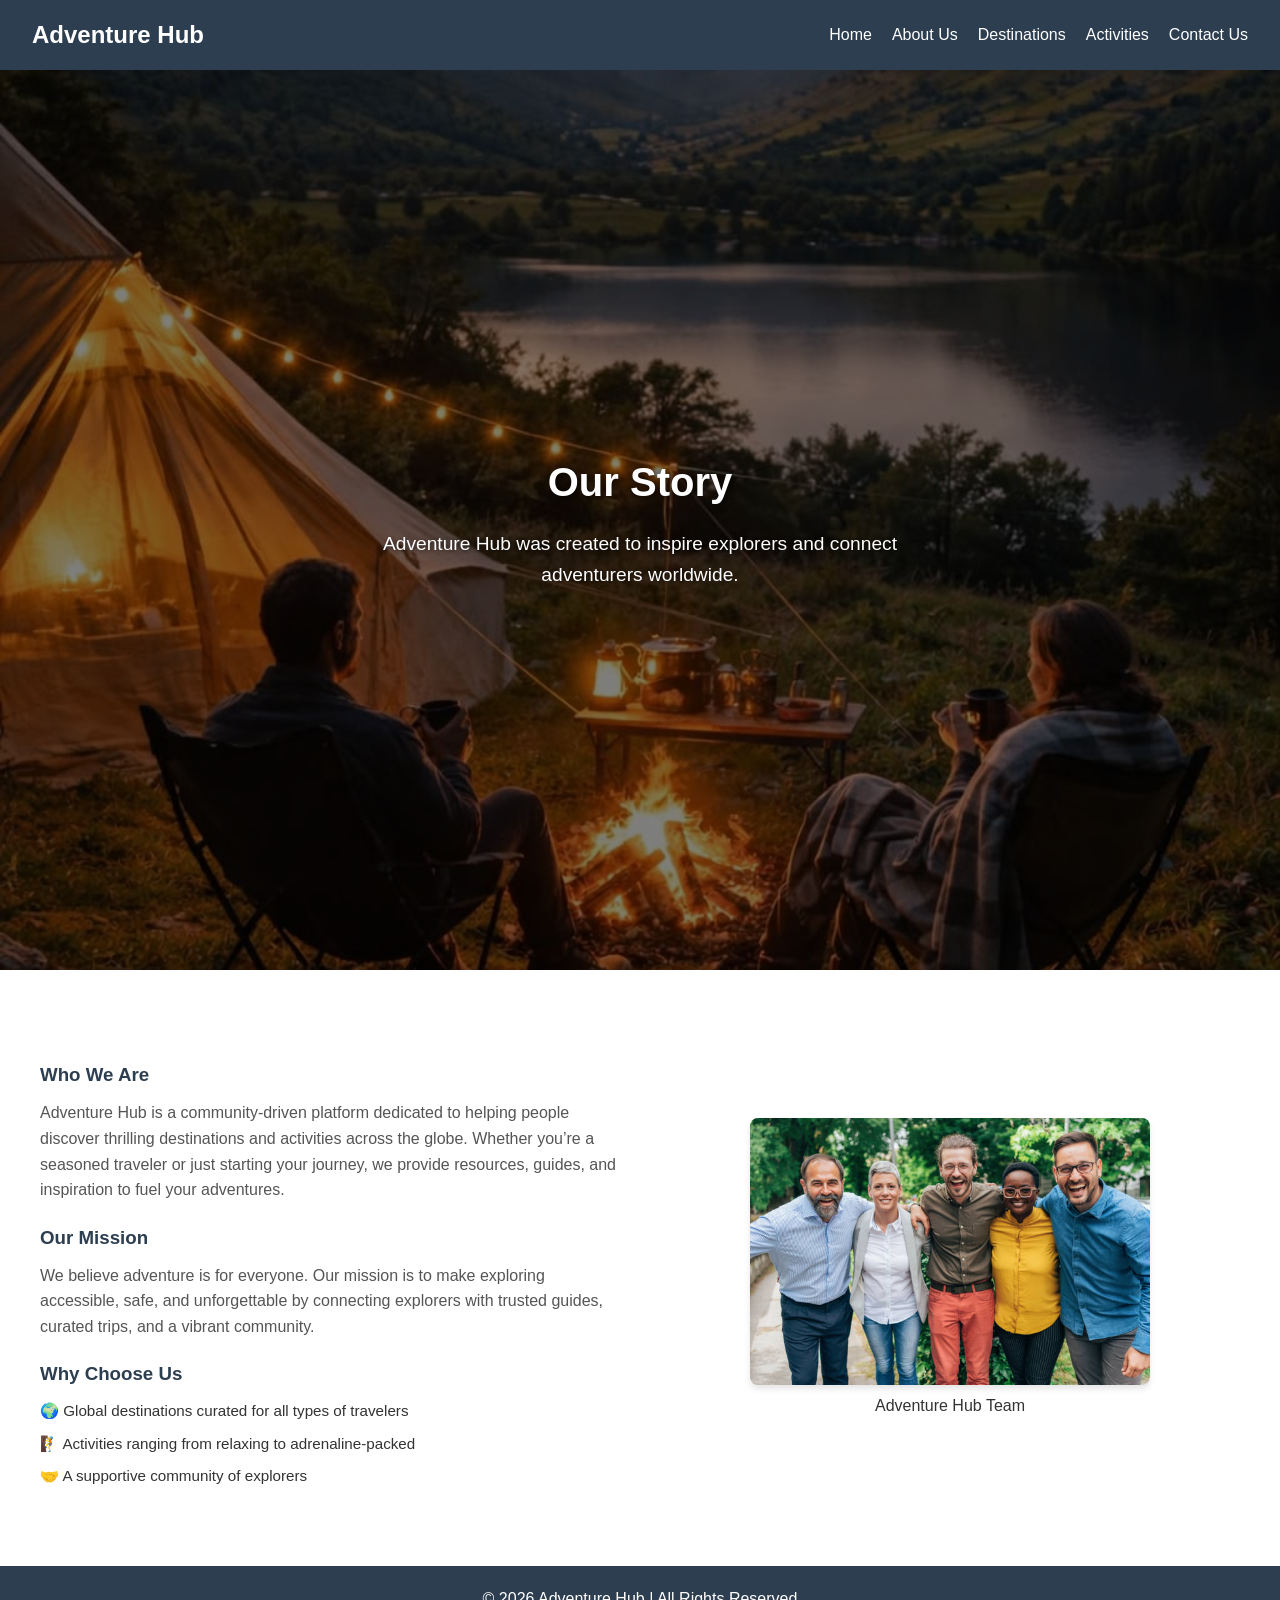
==== pages/about.html @ e2a882f2 "updated my about page" ====
<!DOCTYPE html>
<html lang="en">
<head>
  <meta charset="UTF-8">
  <meta name="viewport" content="width=device-width, initial-scale=1.0">
  <title>Adventure Hub - About Us</title>
  <link rel="stylesheet" href="../src/style.css">
</head>
<body>
  <!-- Navigation Bar -->
  <nav class="navbar">
    <h1 class="logo">Adventure Hub</h1>
    <ul class="nav-links">
      <li><a href="../index.html">Home</a></li>
      <li><a href="about.html" class="active">About Us</a></li>
      <li><a href="destinations.html">Destinations</a></li>
      <li><a href="activities.html">Activities</a></li>
       <li><a href="contact.html">Contact Us</a></li>
      
    </ul>
  </nav>

  <header class="hero1">
  <div class="hero1-content">
    <h2>Our Story</h2>
    <p>Adventure Hub was created to inspire explorers and connect adventurers worldwide.</p>
  </div>
</header>


  <!-- About Content -->
  <section class="about">
    <div class="about-text">
      <h3>Who We Are</h3>
      <p>
        Adventure Hub is a community-driven platform dedicated to helping people discover
        thrilling destinations and activities across the globe. Whether you’re a seasoned
        traveler or just starting your journey, we provide resources, guides, and inspiration
        to fuel your adventures.
      </p>
      <h3>Our Mission</h3>
      <p>
        We believe adventure is for everyone. Our mission is to make exploring accessible,
        safe, and unforgettable by connecting explorers with trusted guides, curated trips,
        and a vibrant community.
      </p>
      <h3>Why Choose Us</h3>
      <ul>
        <li>🌍 Global destinations curated for all types of travelers</li>
        <li>🧗 Activities ranging from relaxing to adrenaline-packed</li>
        <li>🤝 A supportive community of explorers</li>
      </ul>
    </div>

    <div class="about-image">
      <img src="../images/istockphoto-1411115192-612x612.jpg" alt="Adventure Hub Team">
      <p>Adventure Hub Team</p>
    </div>
  </section>

  <!-- Footer -->
  <footer class="footer">
    <p>&copy; 2026 Adventure Hub | All Rights Reserved</p>
  </footer>
</body>
</html>
---- src/style.css ----
/* Reset */
* {
  margin: 0;
  padding: 0;
  box-sizing: border-box;
}

/* Body */
body {
  font-family: Arial, sans-serif;
  line-height: 1.6;
  background-color: #f4f4f4;
  color: #333;
}

/* Navbar */
.navbar {
  display: flex;
  justify-content: space-between;
  align-items: center;
  background: #2c3e50;
  padding: 1rem 2rem;
}

.logo {
  color: #fff;
  font-size: 1.5rem;
}

.nav-links {
  list-style: none;
  display: flex;
}

.nav-links li {
  margin-left: 20px;
}

.nav-links a {
  color: #fff;
  text-decoration: none;
  transition: color 0.3s ease;
}

.nav-links a:hover {
  color: #1abc9c;
}

/* Hero Section */
.hero {
  background: url('adventure-banner.jpg') no-repeat center center/cover;
  color: #fff;
  text-align: center;
  padding: 100px 20px;
}

.hero h2 {
  font-size: 2.5rem;
  margin-bottom: 20px;
}

.hero p {
  font-size: 1.2rem;
  margin-bottom: 30px;
}

.btn {
  background: #1abc9c;
  color: #fff;
  padding: 10px 20px;
  text-decoration: none;
  border-radius: 5px;
}

.btn:hover {
  background: #16a085;
}

/* Features Section */
.features {
  display: flex;
  justify-content: space-around;
  padding: 50px 20px;
  background: #fff;
}

.feature {
  flex: 1;
  margin: 0 20px;
  text-align: center;
}

.feature h3 {
  margin-bottom: 15px;
  color: #2c3e50;
}

/* Footer */
.footer {
  background: #2c3e50;
  color: #fff;
  text-align: center;
  padding: 20px;
}

/* Hero Section for Destinations */
.destinations-hero {
  background: url('destinations-banner.jpg') no-repeat center center/cover;
  color: #fff;
  text-align: center;
  padding: 80px 20px;
}

/* Destination Grid */
.destinations {
  display: grid;
  grid-template-columns: repeat(auto-fit, minmax(280px, 1fr));
  gap: 30px;
  padding: 50px 20px;
  background: #fff;
}

.destination-card {
  background: #f9f9f9;
  border-radius: 8px;
  overflow: hidden;
  box-shadow: 0 4px 6px rgba(0,0,0,0.1);
  text-align: center;
  transition: transform 0.3s ease;
}

.destination-card:hover {
  transform: translateY(-5px);
}

.destination-card img {
  width: 100%;
  height: 180px;
  object-fit: cover;
}

.destination-card h3 {
  margin: 15px 0;
  color: #2c3e50;
}

.destination-card p {
  padding: 0 15px 15px;
  font-size: 0.95rem;
  color: #555;
}

.destination-card .btn {
  display: inline-block;
  margin-bottom: 15px;
  background: #1abc9c;
  color: #fff;
  padding: 8px 16px;
  text-decoration: none;
  border-radius: 5px;
}

.destination-card .btn:hover {
  background: #16a085;
}

/* Hero Section for Activities */
.activities-hero {
  background: url('activities-banner.jpg') no-repeat center center/cover;
  color: #fff;
  text-align: center;
  padding: 80px 20px;
}

/* Activities Grid */
.activities {
  display: grid;
  grid-template-columns: repeat(auto-fit, minmax(280px, 1fr));
  gap: 30px;
  padding: 50px 20px;
  background: #fff;
}

.activity-card {
  background: #f9f9f9;
  border-radius: 8px;
  overflow: hidden;
  box-shadow: 0 4px 6px rgba(0,0,0,0.1);
  text-align: center;
  transition: transform 0.3s ease;
}

.activity-card:hover {
  transform: translateY(-5px);
}

.activity-card img {
  width: 100%;
  height: 180px;
  object-fit: cover;
}

.activity-card h3 {
  margin: 15px 0;
  color: #2c3e50;
}

.activity-card p {
  padding: 0 15px 15px;
  font-size: 0.95rem;
  color: #555;
}

.activity-card .btn {
  display: inline-block;
  margin-bottom: 15px;
  background: #1abc9c;
  color: #fff;
  padding: 8px 16px;
  text-decoration: none;
  border-radius: 5px;
}

.activity-card .btn:hover {
  background: #16a085;
}

/* Hero Section for Contact */
.contact-hero {
  background: url('contact-banner.jpg') no-repeat center center/cover;
  color: #fff;
  text-align: center;
  padding: 80px 20px;
}

/* Contact Section */
.contact {
  display: flex;
  flex-wrap: wrap;
  justify-content: space-around;
  padding: 50px 20px;
  background: #fff;
}

.contact-info, .contact-form {
  flex: 1;
  min-width: 300px;
  margin: 20px;
}

.contact-info h3, .contact-form h3 {
  margin-bottom: 15px;
  color: #2c3e50;
}

.contact-info p {
  margin-bottom: 10px;
  font-size: 1rem;
  color: #555;
}

.contact-form label {
  display: block;
  margin: 10px 0 5px;
  font-weight: bold;
}

.contact-form input, 
.contact-form textarea {
  width: 100%;
  padding: 10px;
  border: 1px solid #ddd;
  border-radius: 5px;
}

.contact-form button {
  margin-top: 15px;
  background: #1abc9c;
  color: #fff;
  padding: 10px 20px;
  border: none;
  border-radius: 5px;
  cursor: pointer;
}

.contact-form button:hover {
  background: #16a085;
}
/* Hero Section for About Us */
.about-hero {
  background: url('about-banner.jpg') no-repeat center center/cover;
  color: #fff;
  text-align: center;
  padding: 80px 20px;
}

/* About Section */
.about {
  display: flex;
  flex-wrap: wrap;
  justify-content: space-around;
  align-items: center;
  padding: 50px 20px;
  background: #fff;
}

.about-text {
  flex: 1;
  min-width: 300px;
  margin: 20px;
}

.about-text h3 {
  margin-top: 20px;
  color: #2c3e50;
}

.about-text p {
  margin: 10px 0;
  font-size: 1rem;
  color: #555;
}

.about-text ul {
  margin-top: 10px;
  list-style: none;
  padding: 0;
}

.about-text ul li {
  margin-bottom: 8px;
  font-size: 0.95rem;
  color: #333;
}

.about-image {
  flex: 1;
  min-width: 300px;
  margin: 20px;
  text-align: center;
}

.about-image img {
  width: 100%;
  max-width: 400px;
  border-radius: 8px;
  box-shadow: 0 4px 6px rgba(0,0,0,0.1);
}

/* Hero Section for About Us */
.about-hero {
  background: url('about-banner.jpg') no-repeat center center/cover;
  color: #fff;
  text-align: center;
  padding: 80px 20px;
}

/* About Section */
.about {
  display: flex;
  flex-wrap: wrap;
  justify-content: space-around;
  align-items: center;
  padding: 50px 20px;
  background: #fff;
}

.about-text {
  flex: 1;
  min-width: 300px;
  margin: 20px;
}

.about-text h3 {
  margin-top: 20px;
  color: #2c3e50;
}

.about-text p {
  margin: 10px 0;
  font-size: 1rem;
  color: #555;
}

.about-text ul {
  margin-top: 10px;
  list-style: none;
  padding: 0;
}

.about-text ul li {
  margin-bottom: 8px;
  font-size: 0.95rem;
  color: #333;
}

.about-image {
  flex: 1;
  min-width: 300px;
  margin: 20px;
  text-align: center;
}

.about-image img {
  width: 100%;
  max-width: 400px;
  border-radius: 8px;
  box-shadow: 0 4px 6px rgba(0,0,0,0.1);
}

/* Hero Section for Contact */
.contact-hero {
  background: url('contact-banner.jpg') no-repeat center center/cover;
  color: #fff;
  text-align: center;
  padding: 80px 20px;
}

/* Contact Section */
.contact {
  display: flex;
  flex-wrap: wrap;
  justify-content: space-around;
  padding: 50px 20px;
  background: #fff;
}

.contact-info, .contact-form {
  flex: 1;
  min-width: 300px;
  margin: 20px;
}

.contact-info h3, .contact-form h3 {
  margin-bottom: 15px;
  color: #2c3e50;
}

.contact-info p {
  margin-bottom: 10px;
  font-size: 1rem;
  color: #555;
}

.contact-form label {
  display: block;
  margin: 10px 0 5px;
  font-weight: bold;
}

.contact-form input, 
.contact-form textarea {
  width: 100%;
  padding: 10px;
  border: 1px solid #ddd;
  border-radius: 5px;
}

.contact-form button {
  margin-top: 15px;
  background: #1abc9c;
  color: #fff;
  padding: 10px 20px;
  border: none;
  border-radius: 5px;
  cursor: pointer;
}

.contact-form button:hover {
  background: #16a085;
}

/* Hero Section for Activities */
.activities-hero {
  background: url('activities-banner.jpg') no-repeat center center/cover;
  color: #fff;
  text-align: center;
  padding: 80px 20px;
}

/* Activities Grid */
.activities {
  display: grid;
  grid-template-columns: repeat(auto-fit, minmax(280px, 1fr));
  gap: 30px;
  padding: 50px 20px;
  background: #fff;
}

.activity-card {
  background: #f9f9f9;
  border-radius: 8px;
  overflow: hidden;
  box-shadow: 0 4px 6px rgba(0,0,0,0.1);
  text-align: center;
  transition: transform 0.3s ease;
}

.activity-card:hover {
  transform: translateY(-5px);
}

.activity-card img {
  width: 100%;
  height: 180px;
  object-fit: cover;
}

.activity-card h3 {
  margin: 15px 0;
  color: #2c3e50;
}

.activity-card p {
  padding: 0 15px 15px;
  font-size: 0.95rem;
  color: #555;
}

.activity-card .btn {
  display: inline-block;
  margin-bottom: 15px;
  background: #1abc9c;
  color: #fff;
  padding: 8px 16px;
  text-decoration: none;
  border-radius: 5px;
}

.activity-card .btn:hover {
  background: #16a085;
}

/* Hero Section for Activities */
.activities-hero {
  background: url('activities-banner.jpg') no-repeat center center/cover;
  color: #fff;
  text-align: center;
  padding: 80px 20px;
}

/* Activities Grid */
.activities {
  display: grid;
  grid-template-columns: repeat(auto-fit, minmax(280px, 1fr));
  gap: 30px;
  padding: 50px 20px;
  background: #fff;
}

.activity-card {
  background: #f9f9f9;
  border-radius: 8px;
  overflow: hidden;
  box-shadow: 0 4px 6px rgba(0,0,0,0.1);
  text-align: center;
  transition: transform 0.3s ease;
}

.activity-card:hover {
  transform: translateY(-5px);
}

.activity-card img {
  width: 100%;
  height: 180px;
  object-fit: cover;
}

.activity-card h3 {
  margin: 15px 0;
  color: #2c3e50;
}

.activity-card p {
  padding: 0 15px 15px;
  font-size: 0.95rem;
  color: #555;
}

.activity-card .btn {
  display: inline-block;
  margin-bottom: 15px;
  background: #1abc9c;
  color: #fff;
  padding: 8px 16px;
  text-decoration: none;
  border-radius: 5px;
}

.activity-card .btn:hover {
  background: #16a085;
}

/* Hero Section for Activities */
.activities-hero {
  background: url('activities-banner.jpg') no-repeat center center/cover;
  color: #fff;
  text-align: center;
  padding: 80px 20px;
}

/* Activities Grid */
.activities {
  display: grid;
  grid-template-columns: repeat(auto-fit, minmax(280px, 1fr));
  gap: 30px;
  padding: 50px 20px;
  background: #fff;
}

.activity-card {
  background: #f9f9f9;
  border-radius: 8px;
  overflow: hidden;
  box-shadow: 0 4px 6px rgba(0,0,0,0.1);
  text-align: center;
  transition: transform 0.3s ease;
}

.activity-card:hover {
  transform: translateY(-5px);
}

.activity-card img {
  width: 100%;
  height: 180px;
  object-fit: cover;
}

.activity-card h3 {
  margin: 15px 0;
  color: #2c3e50;
}

.activity-card p {
  padding: 0 15px 15px;
  font-size: 0.95rem;
  color: #555;
}

.activity-card .btn {
  display: inline-block;
  margin-bottom: 15px;
  background: #1abc9c;
  color: #fff;
  padding: 8px 16px;
  text-decoration: none;
  border-radius: 5px;
}

.activity-card .btn:hover {
  background: #16a085;
}

/* Hero Section for Destinations */
.destinations-hero {
  background: url('destinations-banner.jpg') no-repeat center center/cover;
  color: #fff;
  text-align: center;
  padding: 80px 20px;
}

/* Destination Grid */
.destinations {
  display: grid;
  grid-template-columns: repeat(auto-fit, minmax(280px, 1fr));
  gap: 30px;
  padding: 50px 20px;
  background: #fff;
}

.destination-card {
  background: #f9f9f9;
  border-radius: 8px;
  overflow: hidden;
  box-shadow: 0 4px 6px rgba(0,0,0,0.1);
  text-align: center;
  transition: transform 0.3s ease;
}

.destination-card:hover {
  transform: translateY(-5px);
}

.destination-card img {
  width: 100%;
  height: 180px;
  object-fit: cover;
}

.destination-card h3 {
  margin: 15px 0;
  color: #2c3e50;
}

.destination-card p {
  padding: 0 15px 15px;
  font-size: 0.95rem;
  color: #555;
}

.destination-card .btn {
  display: inline-block;
  margin-bottom: 15px;
  background: #1abc9c;
  color: #fff;
  padding: 8px 16px;
  text-decoration: none;
  border-radius: 5px;
}

.destination-card .btn:hover {
  background: #16a085;
}

.hero {
  position: relative;
  background: url('../images/WhatsApp\ Image\ 2026-07-11\ at\ 12.36.44\ AM\ \(1\).jpeg') no-repeat center center/cover;
  height: 100vh; /* full screen height */
  display: flex;
  align-items: center;
  justify-content: center;
  text-align: center;
  color: #fff;
}

/* Overlay for readability */
.hero::before {
  content: "";
  position: absolute;
  top: 0; left: 0;
  width: 100%; height: 100%;
  background: rgba(0,0,0,0.5); /* dark transparent layer */
  z-index: 1;
}

.hero-content {
  position: relative;
  z-index: 2; /* ensures text is above overlay */
}

.hero1 {
  position: relative;
  background: url('../images/WhatsApp\ Image\ 2026-07-11\ at\ 12.36.47\ AM.jpeg') no-repeat center center/cover;
  height: 100vh; /* full screen height */
  display: flex;
  align-items: center;
  justify-content: center;
  text-align: center;
  color: #fff;
}

/* Overlay for readability */
.hero1::before {
  content: "";
  position: absolute;
  top: 0; left: 0;
  width: 100%; height: 100%;
  background: rgba(0,0,0,0.5); /* dark transparent layer */
  z-index: 1;
}

.hero1-content {
  position: relative;
  z-index: 2; /* ensures text is above overlay */
  max-width: 600px;
}

.hero1-content h2 {
  font-size: 2.5rem;
  margin-bottom: 15px; /* space between heading and paragraph */
  text-shadow: 2px 2px 6px rgba(0,0,0,0.7);
}

.hero1-content p {
  font-size: 1.2rem;
  line-height: 1.6;
  text-shadow: 1px 1px 4px rgba(0,0,0,0.6);
}

/* Hero Section for Destinations */
.destinations-hero {
  background: url('../images/WhatsApp\ Image\ 2026-07-11\ at\ 12.35.17\ AM.jpeg') no-repeat center center/cover;
  color: #fff;
  text-align: center;
  padding: 80px 20px;
}

/* Destination Grid */
.destinations {
  display: grid;
  grid-template-columns: repeat(auto-fit, minmax(280px, 1fr));
  gap: 30px;
  padding: 50px 20px;
  background: #fff;
}

.destination-card {
  background: #f9f9f9;
  border-radius: 8px;
  overflow: hidden;
  box-shadow: 0 4px 6px rgba(0,0,0,0.1);
  text-align: center;
  transition: transform 0.3s ease;
}

.destination-card:hover {
  transform: translateY(-5px);
}

.destination-card img {
  width: 100%;
  height: 180px;
  object-fit: cover;
}

.destination-card h3 {
  margin: 15px 0;
  color: #2c3e50;
}

.destination-card p {
  padding: 0 15px 15px;
  font-size: 0.95rem;
  color: #555;
}

.destination-card .btn {
  display: inline-block;
  margin-bottom: 15px;
  background: #1abc9c;
  color: #fff;
  padding: 8px 16px;
  text-decoration: none;
  border-radius: 5px;
}

.destination-card .btn:hover {
  background: #16a085;
}

/* Hero Section for Activities */
.activities-hero {
  background: url('../images/WhatsApp\ Image\ 2026-07-11\ at\ 12.35.16\ AM\ \(1\).jpeg') no-repeat center center/cover;
  color: #fff;
  text-align: center;
  padding: 80px 20px;
}

/* Activities Grid */
.activities {
  display: grid;
  grid-template-columns: repeat(auto-fit, minmax(280px, 1fr));
  gap: 30px;
  padding: 50px 20px;
  background: #fff;
}

.activity-card {
  background: #f9f9f9;
  border-radius: 8px;
  overflow: hidden;
  box-shadow: 0 4px 6px rgba(0,0,0,0.1);
  text-align: center;
  transition: transform 0.3s ease;
}

.activity-card:hover {
  transform: translateY(-5px);
}

.activity-card img {
  width: 100%;
  height: 180px;
  object-fit: cover;
}

.activity-card h3 {
  margin: 15px 0;
  color: #2c3e50;
}

.activity-card p {
  padding: 0 15px 15px;
  font-size: 0.95rem;
  color: #555;
}

.activity-card .btn {
  display: inline-block;
  margin-bottom: 15px;
  background: #1abc9c;
  color: #fff;
  padding: 8px 16px;
  text-decoration: none;
  border-radius: 5px;
}

.activity-card .btn:hover {
  background: #16a085;
}

/* Hero Section for Contact */
.contact-hero {
  background: url('../images/woman-s-hand-touching-cosmos-flowers-in-a-field-free-photo.jpg') no-repeat center center/cover;
  color: #fff;
  text-align: center;
  padding: 80px 20px;
}

/* Contact Section */
.contact {
  display: flex;
  flex-wrap: wrap;
  justify-content: space-around;
  padding: 50px 20px;
  background: #fff;
}

.contact-info, .contact-form {
  flex: 1;
  min-width: 300px;
  margin: 20px;
}

.contact-info h3, .contact-form h3 {
  margin-bottom: 15px;
  color: #2c3e50;
}

.contact-info p {
  margin-bottom: 10px;
  font-size: 1rem;
  color: #555;
}

.contact-form label {
  display: block;
  margin: 10px 0 5px;
  font-weight: bold;
}

.contact-form input, 
.contact-form textarea {
  width: 100%;
  padding: 10px;
  border: 1px solid #ddd;
  border-radius: 5px;
}

.contact-form button {
  margin-top: 15px;
  background: #1abc9c;
  color: #fff;
  padding: 10px 20px;
  border: none;
  border-radius: 5px;
  cursor: pointer;
}

.contact-form button:hover {
  background: #16a085;
}
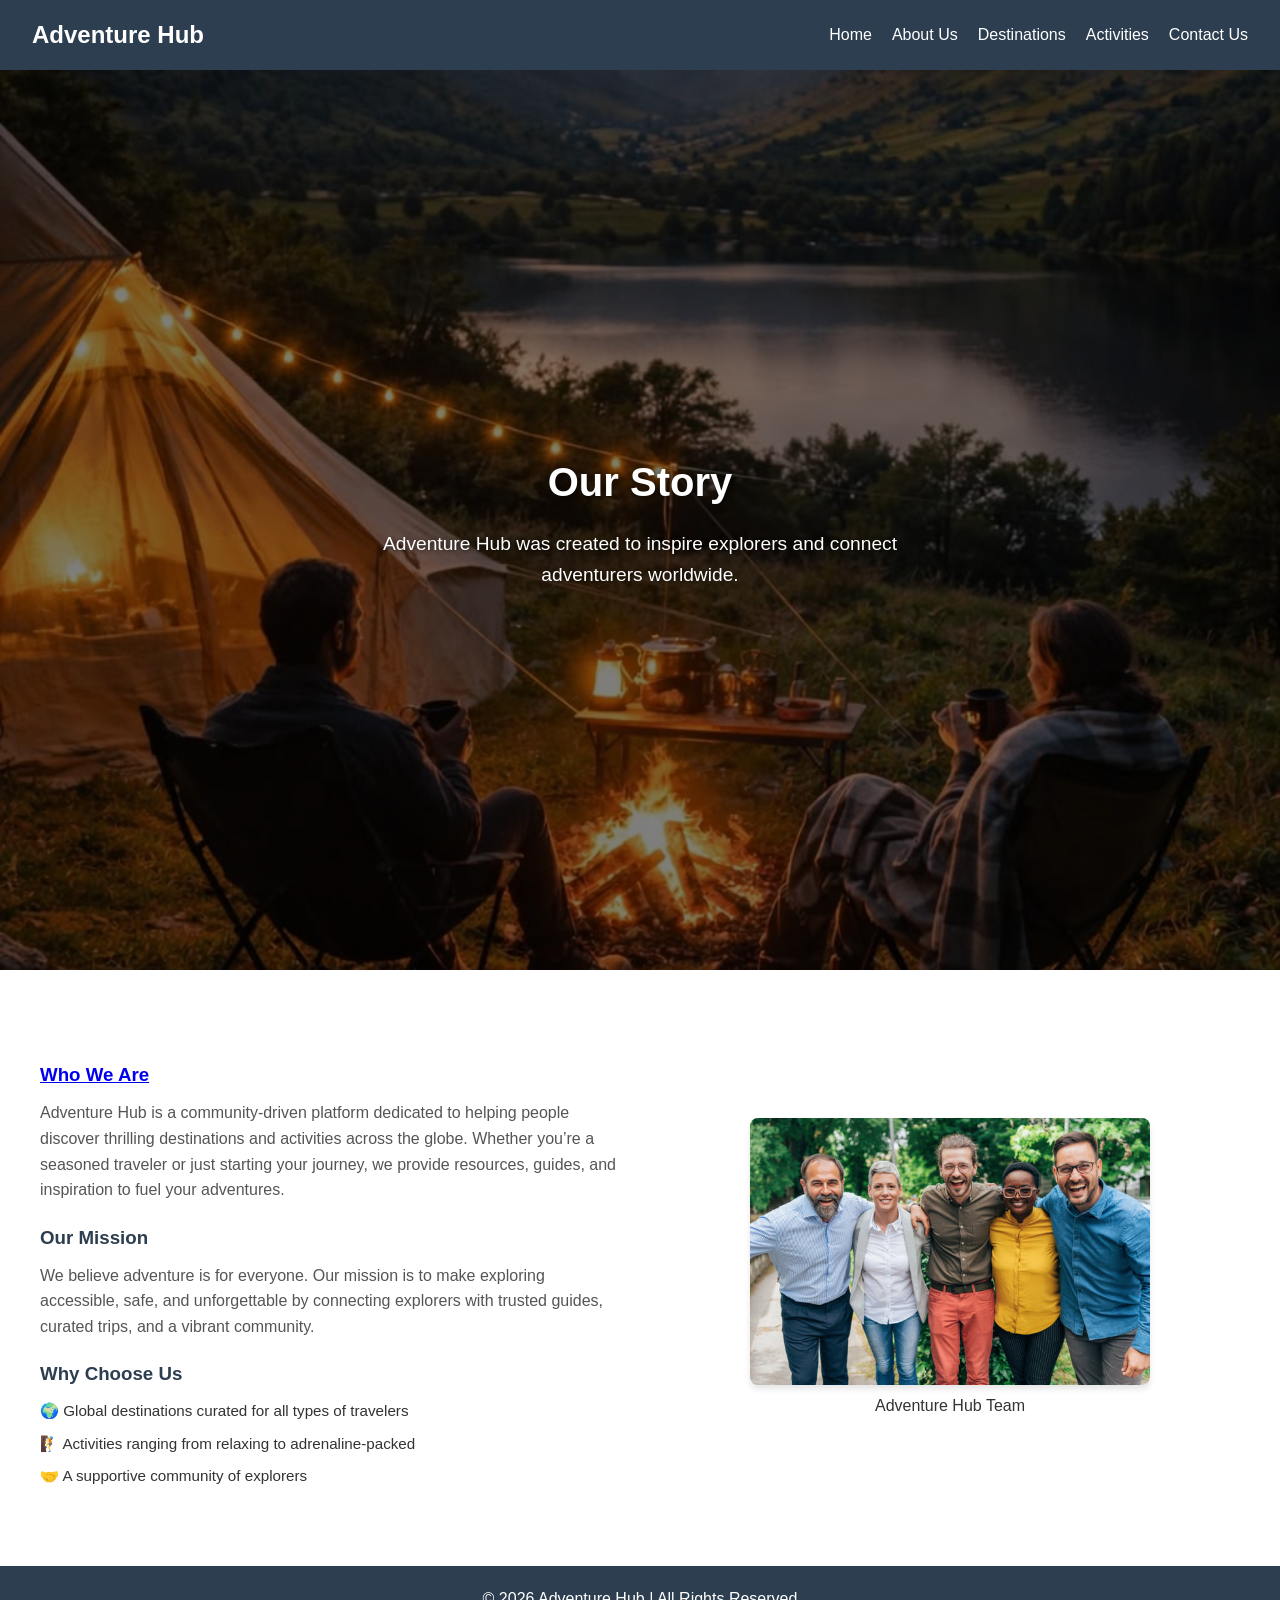
==== commit 3fca4a56: "Update" ====
--- a/pages/about.html
+++ b/pages/about.html
@@ -31,7 +31,7 @@
   <!-- About Content -->
   <section class="about">
     <div class="about-text">
-      <h3>Who We Are</h3>
+      <h3><a href="../index.html">Who We Are</a></h3>
       <p>
         Adventure Hub is a community-driven platform dedicated to helping people discover
         thrilling destinations and activities across the globe. Whether you’re a seasoned
--- a/src/style.css
+++ b/src/style.css
@@ -785,6 +785,7 @@
   color: #fff;
   text-align: center;
   padding: 80px 20px;
+  
 }
 
 /* Destination Grid */
@@ -840,6 +841,15 @@
   background: #16a085;
 }
 
+.hero a {
+  color: #fff;
+  text-decoration: underline;
+  cursor: pointer;
+  position: relative;
+  z-index: 10;
+}
+
+
 /* Hero Section for Activities */
 .activities-hero {
   background: url('../images/WhatsApp\ Image\ 2026-07-11\ at\ 12.35.16\ AM\ \(1\).jpeg') no-repeat center center/cover;
@@ -901,6 +911,15 @@
   background: #16a085;
 }
 
+.hero a {
+  color: #fff;
+  text-decoration: underline;
+  cursor: pointer;
+  position: relative;
+  z-index: 10;
+}
+
+
 /* Hero Section for Contact */
 .contact-hero {
   background: url('../images/woman-s-hand-touching-cosmos-flowers-in-a-field-free-photo.jpg') no-repeat center center/cover;
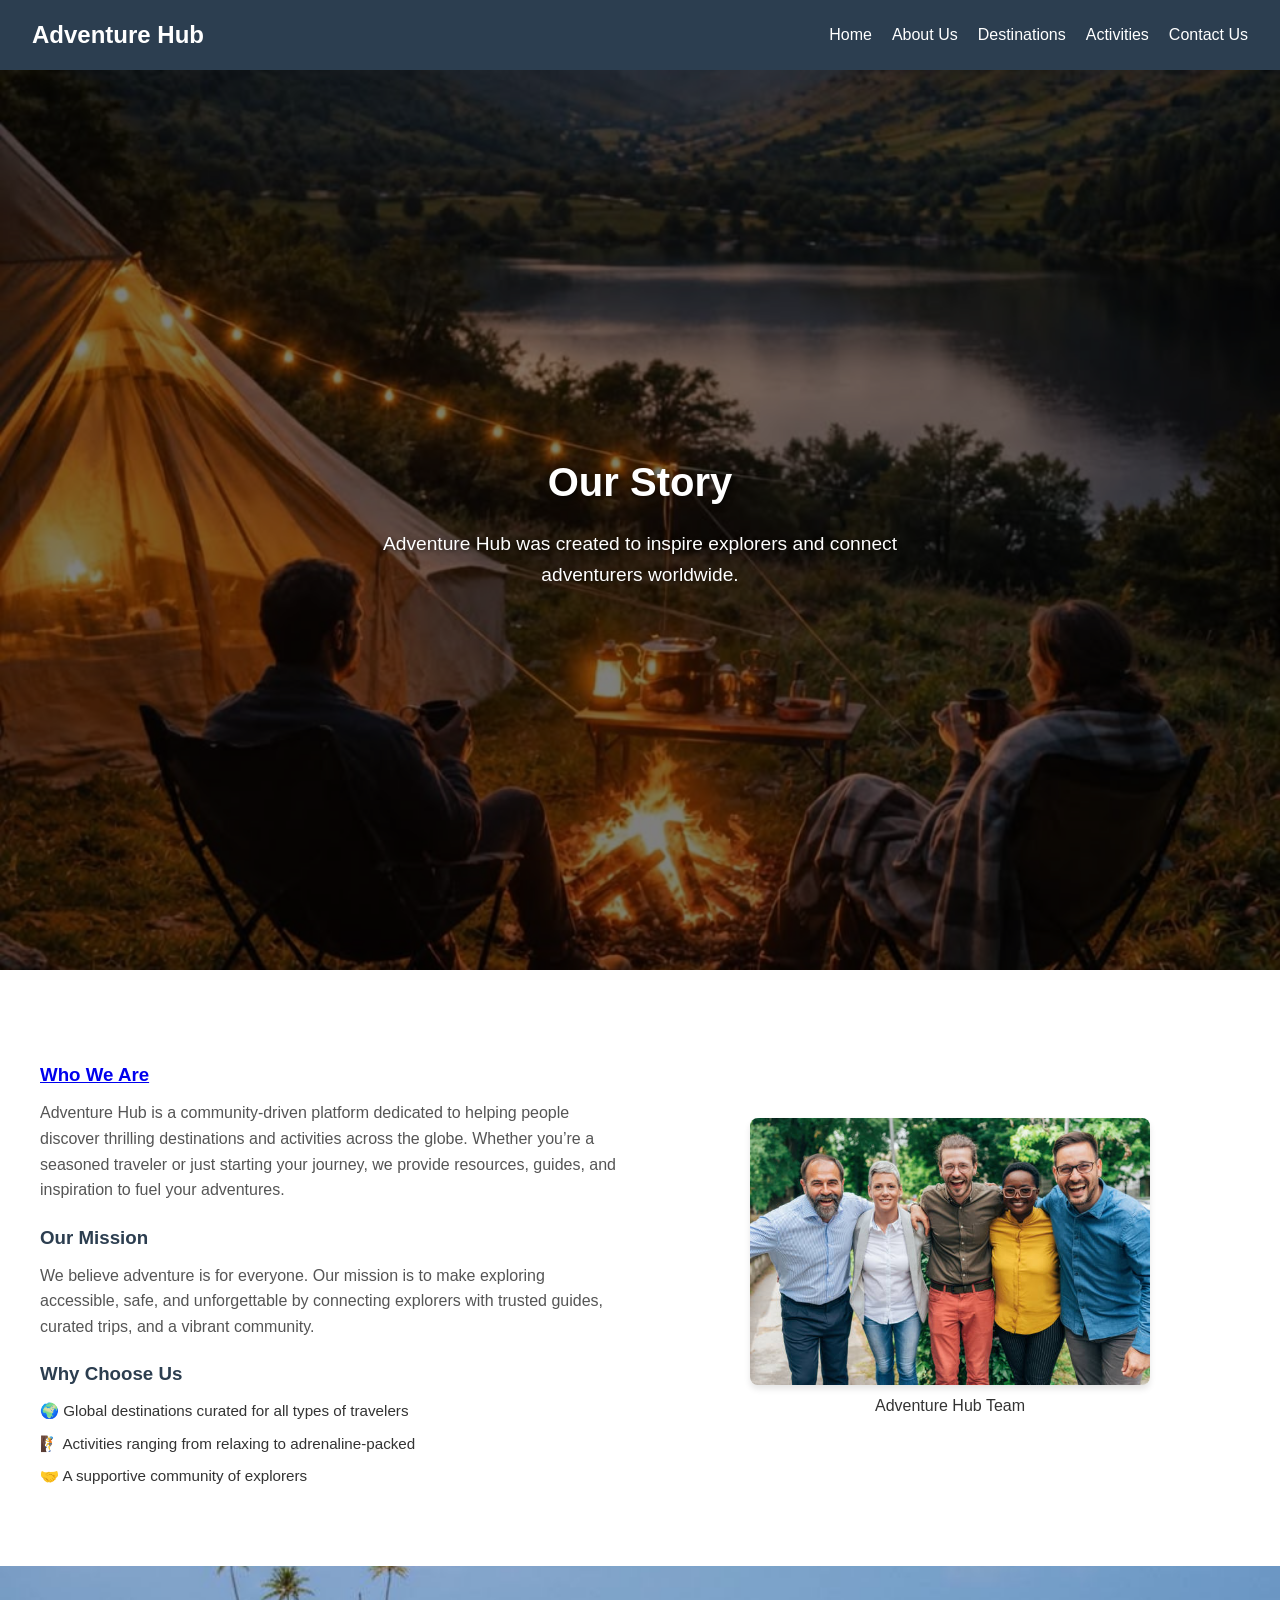
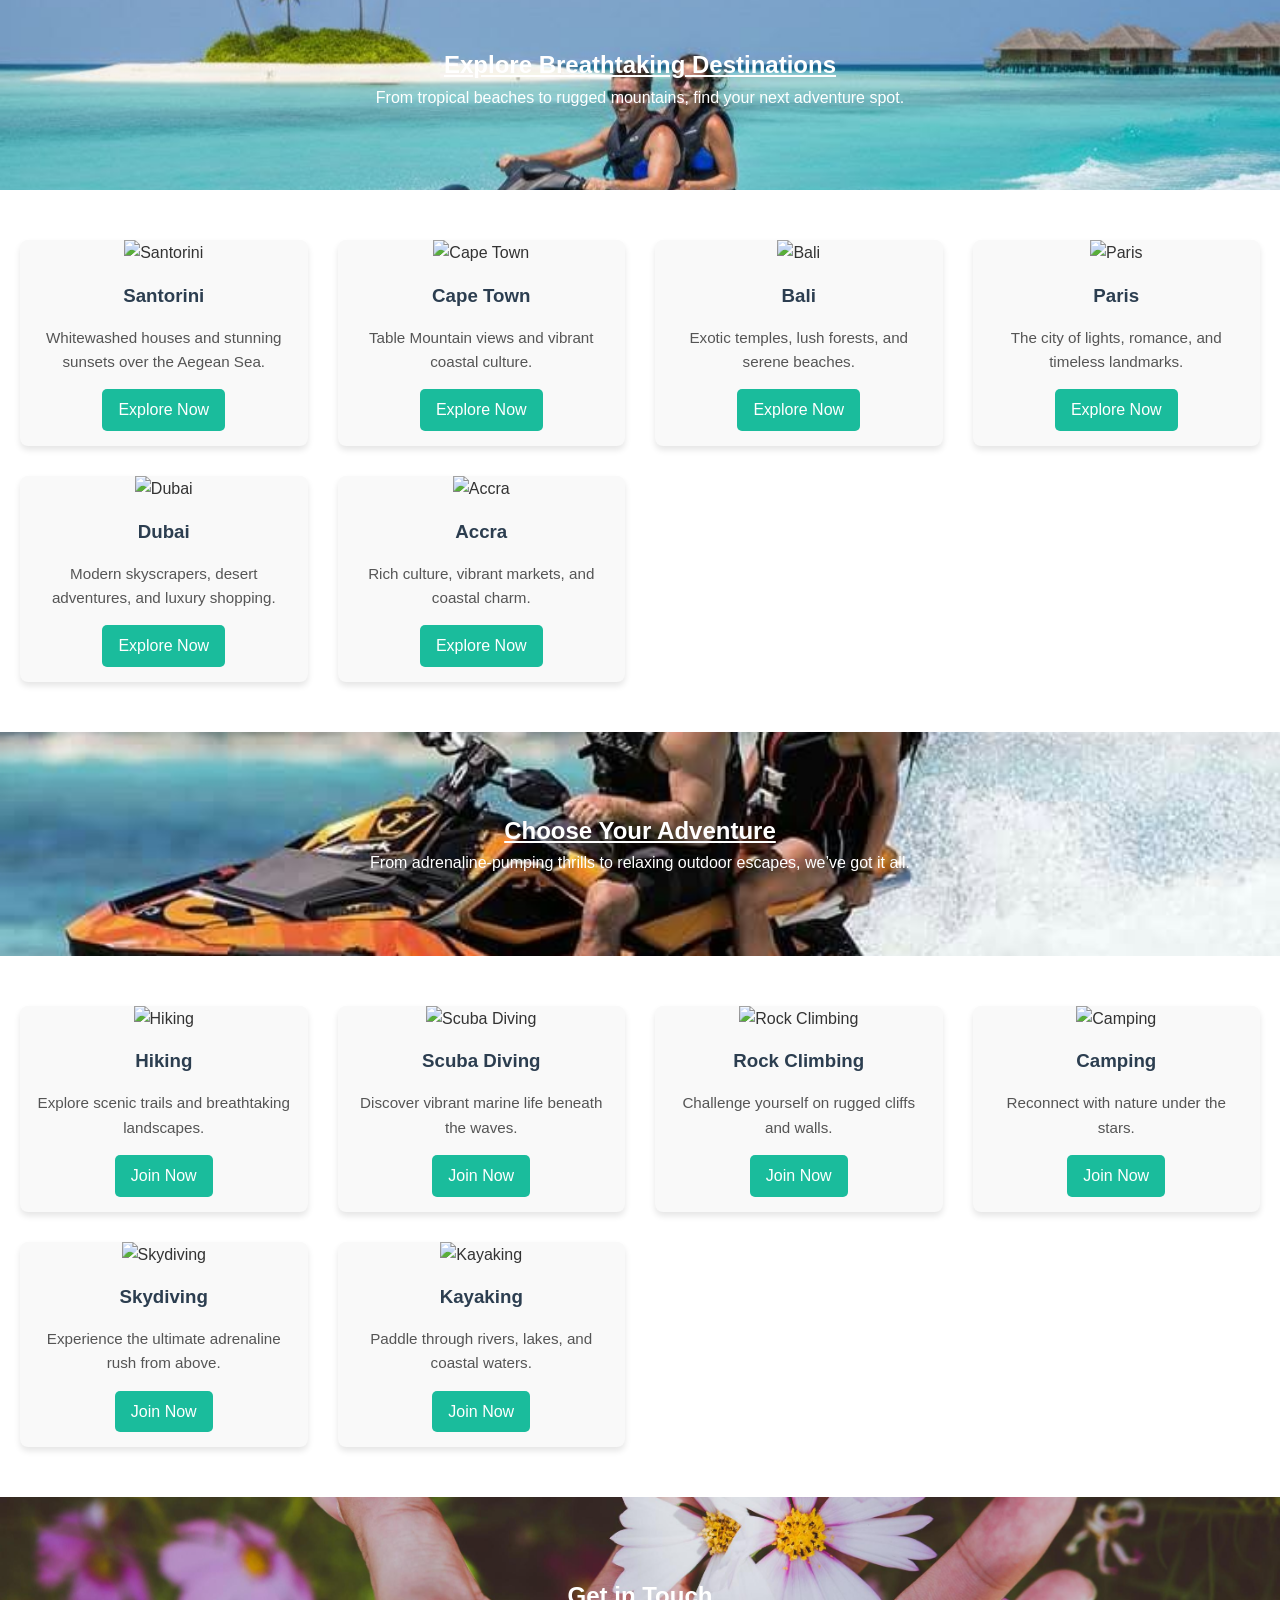
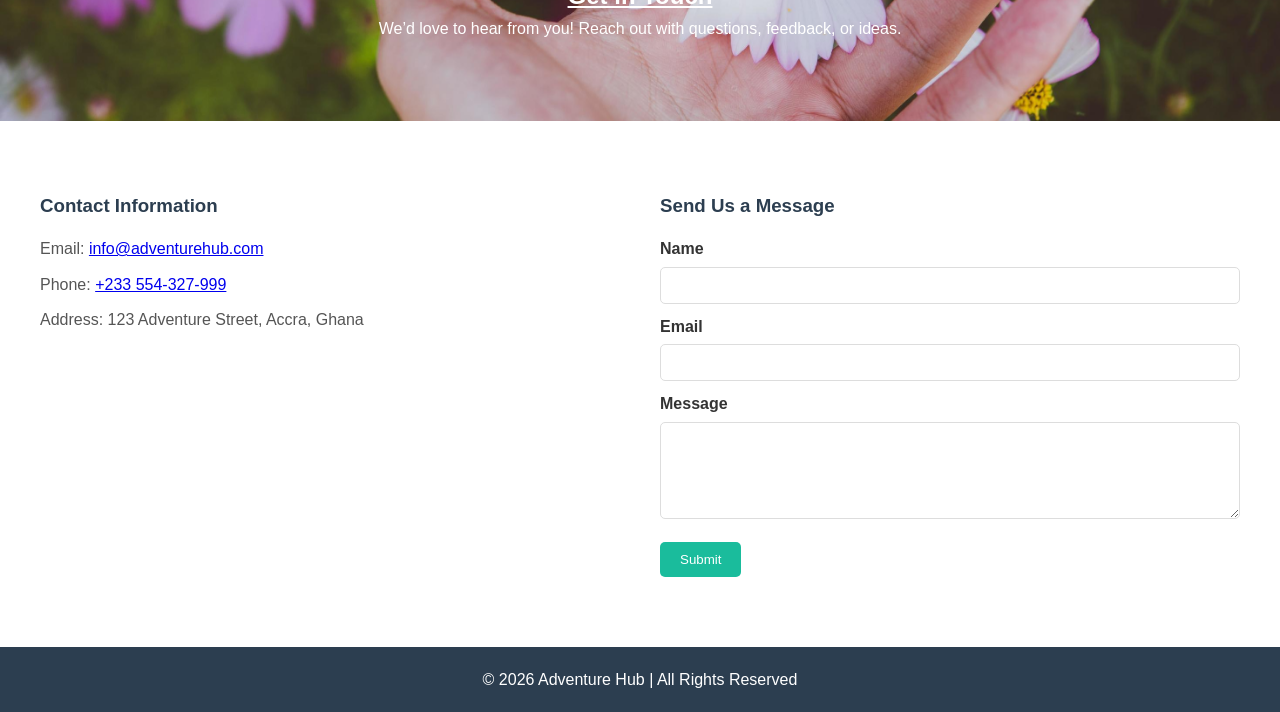
==== commit 05ad6061: "adding all files" ====
--- a/pages/about.html
+++ b/pages/about.html
@@ -58,6 +58,136 @@
     </div>
   </section>
 
+
+  <!-- Hero Section -->
+  <header class="hero2 destinations-hero">
+    <h2><a href="destinations.html">Explore Breathtaking Destinations</a></h2>
+    <p>From tropical beaches to rugged mountains, find your next adventure spot.</p>
+  </header>
+
+  <!-- Destination Grid -->
+  <section class="destinations">
+    <div class="destination-card">
+     <img src="images/WhatsApp Image 2026-07-12 at 11.25.25 PM.jpeg" alt="Santorini">
+      <h3>Santorini</h3>
+      <p>Whitewashed houses and stunning sunsets over the Aegean Sea.</p>
+      <a href="#" class="btn">Explore Now</a>
+    </div>
+    <div class="destination-card">
+     <img src="images/WhatsApp Image 2026-07-12 at 11.25.25 PM (1).jpeg" alt="Cape Town">
+      <h3>Cape Town</h3>
+      <p>Table Mountain views and vibrant coastal culture.</p>
+      <a href="#" class="btn">Explore Now</a>
+    </div>
+    <div class="destination-card">
+      <img src="images/WhatsApp Image 2026-07-12 at 11.14.30 PM.jpeg" alt="Bali">
+      <h3>Bali</h3>
+      <p>Exotic temples, lush forests, and serene beaches.</p>
+      <a href="#" class="btn">Explore Now</a>
+    </div>
+    <div class="destination-card">
+      <img src="images/WhatsApp Image 2026-07-12 at 11.14.29 PM (1).jpeg" alt="Paris">
+      <h3>Paris</h3>
+      <p>The city of lights, romance, and timeless landmarks.</p>
+      <a href="#" class="btn">Explore Now</a>
+    </div>
+    <div class="destination-card">
+      <img src="images/WhatsApp Image 2026-07-12 at 11.14.29 PM.jpeg" alt="Dubai">
+      <h3>Dubai</h3>
+      <p>Modern skyscrapers, desert adventures, and luxury shopping.</p>
+      <a href="#" class="btn">Explore Now</a>
+    </div>
+    <div class="destination-card">
+     <img src="images/WhatsApp Image 2026-07-12 at 11.14.31 PM.jpeg" alt="Accra">
+      <h3>Accra</h3>
+      <p>Rich culture, vibrant markets, and coastal charm.</p>
+      <a href="#" class="btn">Explore Now</a>
+    </div>
+  </section>
+
+  
+
+  <!-- Hero Section -->
+  <header class="hero3 activities-hero">
+    <h2><a href="activities.html">Choose Your Adventure</a></h2>
+    <p>From adrenaline-pumping thrills to relaxing outdoor escapes, we’ve got it all.</p>
+  </header>
+
+  <!-- Activities Grid -->
+  <section class="activities">
+    <div class="activity-card">
+     <img src="images/OIP.webp" alt="Hiking">
+      <h3>Hiking</h3>
+      <p>Explore scenic trails and breathtaking landscapes.</p>
+      <a href="#" class="btn">Join Now</a>
+    </div>
+    <div class="activity-card">
+      <img src="images/WhatsApp Image 2026-07-12 at 11.47.36 PM.jpeg" alt="Scuba Diving">
+      <h3>Scuba Diving</h3>
+      <p>Discover vibrant marine life beneath the waves.</p>
+      <a href="#" class="btn">Join Now</a>
+    </div>
+    <div class="activity-card">
+      <img src="images/WhatsApp Image 2026-07-12 at 11.47.36 PM (1).jpeg" alt="Rock Climbing">
+      <h3>Rock Climbing</h3>
+      <p>Challenge yourself on rugged cliffs and walls.</p>
+      <a href="#" class="btn">Join Now</a>
+    </div>
+    <div class="activity-card">
+     <img src="images/OIP (1).webp" alt="Camping">
+      <h3>Camping</h3>
+      <p>Reconnect with nature under the stars.</p>
+      <a href="#" class="btn">Join Now</a>
+    </div>
+    <div class="activity-card">
+      <img src="images/WhatsApp Image 2026-07-11 at 12.35.16 AM.jpeg" alt="Skydiving">
+      <h3>Skydiving</h3>
+      <p>Experience the ultimate adrenaline rush from above.</p>
+      <a href="#" class="btn">Join Now</a>
+    </div>
+    <div class="activity-card">
+       <img src="images/WhatsApp Image 2026-07-11 at 12.35.15 AM.jpeg" alt="Kayaking">
+      <h3>Kayaking</h3>
+      <p>Paddle through rivers, lakes, and coastal waters.</p>
+      <a href="#" class="btn">Join Now</a>
+    </div>
+  </section>
+
+
+ 
+
+  <!-- Hero Section -->
+  <header class="hero4 contact-hero">
+    <h2><a href="contact.html">Get in Touch</a></h2>
+    <p>We’d love to hear from you! Reach out with questions, feedback, or ideas.</p>
+  </header>
+
+  <!-- Contact Section -->
+  <section class="contact">
+    <div class="contact-info">
+      <h3>Contact Information</h3>
+      <p>Email: <a href="mailto:info@adventurehub.com">info@adventurehub.com</a></p>
+      <p>Phone: <a href="tel:+233554327999">+233 554-327-999</a></p>
+      <p>Address: 123 Adventure Street, Accra, Ghana</p>
+    </div>
+
+    <div class="contact-form">
+      <h3>Send Us a Message</h3>
+      <form action="#" method="post">
+        <label for="name">Name</label>
+        <input type="text" id="name" name="name" required>
+
+        <label for="email">Email</label>
+        <input type="email" id="email" name="email" required>
+
+        <label for="message">Message</label>
+        <textarea id="message" name="message" rows="5" required></textarea>
+
+        <button type="submit" class="btn">Submit</button>
+      </form>
+    </div>
+  </section>
+
   <!-- Footer -->
   <footer class="footer">
     <p>&copy; 2026 Adventure Hub | All Rights Reserved</p>
--- a/src/style.css
+++ b/src/style.css
@@ -982,4 +982,42 @@
   background: #16a085;
 }
 
-
+/* General hero links */
+.hero a,
+.hero1 a,
+.hero2 a,
+.hero3 a,
+.hero4 a {
+  color: #fff;              /* force white text */
+  text-decoration: underline; /* keep underline if you want */
+  cursor: pointer;
+  position: relative;
+  z-index: 10;              /* ensures link is above overlays */
+}
+
+/* Optional hover effect */
+.hero a:hover,
+.hero1 a:hover,
+.hero2 a:hover,
+.hero3 a:hover,
+.hero4 a:hover {
+  color: #1abc9c;           /* turquoise highlight on hover */
+}
+
+.hero4 .contact-hero a{
+  color: #fff;
+}
+
+
+
+
+
+
+
+
+
+
+
+
+
+
